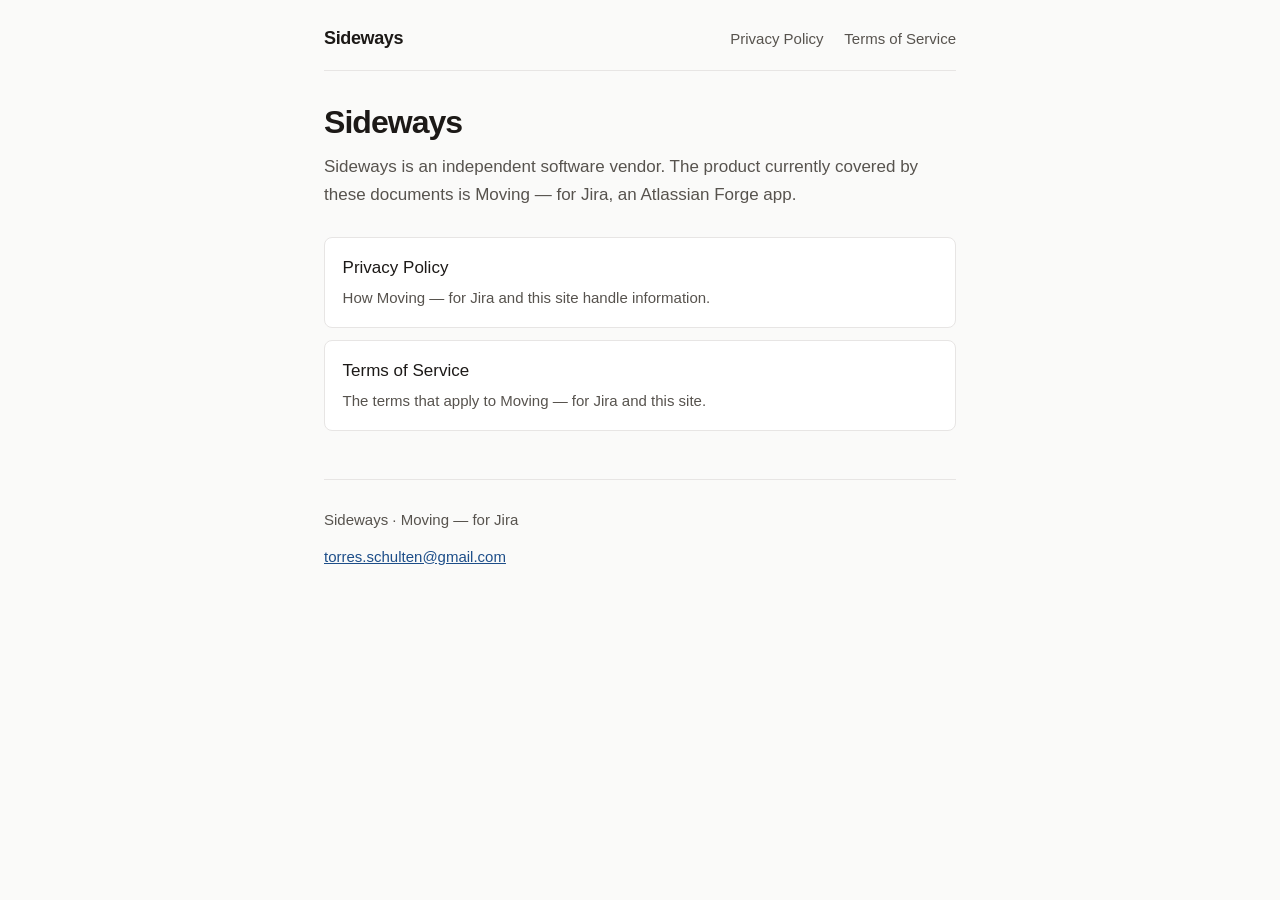
==== index.html @ 3439161f "Add Sideways legal site Co-authored-by: Cursor <cursoragent@cursor.com>" ====
<!DOCTYPE html>
<html lang="en">
<head>
  <meta charset="utf-8">
  <meta name="viewport" content="width=device-width, initial-scale=1">
  <meta name="referrer" content="no-referrer">
  <title>Sideways</title>
  <meta name="description" content="Legal documents for Sideways, the vendor of Moving — for Jira.">
  <link rel="stylesheet" href="styles.css">
</head>
<body>
  <div class="wrap">
    <header class="site-header">
      <a class="brand" href="./">Sideways</a>
      <nav class="nav" aria-label="Legal">
        <a href="privacy/">Privacy Policy</a>
        <a href="terms/">Terms of Service</a>
      </nav>
    </header>

    <main>
      <h1>Sideways</h1>
      <p class="lede">Sideways is an independent software vendor. The product currently covered by these documents is Moving — for Jira, an Atlassian Forge app.</p>
      <ul class="card-list">
        <li>
          <a href="privacy/">
            Privacy Policy
            <span>How Moving — for Jira and this site handle information.</span>
          </a>
        </li>
        <li>
          <a href="terms/">
            Terms of Service
            <span>The terms that apply to Moving — for Jira and this site.</span>
          </a>
        </li>
      </ul>
    </main>

    <footer class="site-footer">
      <p>Sideways · Moving — for Jira</p>
      <p><a href="mailto:torres.schulten@gmail.com">torres.schulten@gmail.com</a></p>
    </footer>
  </div>
</body>
</html>
---- styles.css ----
/* Static site styles. No external fonts, scripts, images, or trackers. */

:root {
  --ink: #1c1917;
  --muted: #57534e;
  --line: #e7e5e4;
  --paper: #fafaf9;
  --card: #ffffff;
  --link: #1d4e89;
  --focus: #1d4e89;
}

@media (prefers-color-scheme: dark) {
  :root {
    --ink: #f5f5f4;
    --muted: #a8a29e;
    --line: #44403c;
    --paper: #1c1917;
    --card: #292524;
    --link: #93c5fd;
    --focus: #93c5fd;
  }
}

* {
  box-sizing: border-box;
}

body {
  margin: 0;
  font-family: -apple-system, BlinkMacSystemFont, "Segoe UI", Helvetica, Arial, sans-serif;
  color: var(--ink);
  background: var(--paper);
  line-height: 1.65;
  font-size: 1.0625rem;
}

.wrap {
  max-width: 42rem;
  margin: 0 auto;
  padding: 1.5rem 1.25rem 3.5rem;
}

.site-header {
  display: flex;
  justify-content: space-between;
  align-items: baseline;
  gap: 1rem;
  flex-wrap: wrap;
  padding-bottom: 1rem;
  border-bottom: 1px solid var(--line);
  margin-bottom: 2rem;
}

.brand {
  color: var(--ink);
  text-decoration: none;
  font-weight: 650;
  letter-spacing: -0.02em;
  font-size: 1.125rem;
}

.nav a {
  color: var(--muted);
  text-decoration: none;
  margin-left: 1rem;
  font-size: 0.9375rem;
}

.nav a:first-child {
  margin-left: 0;
}

.nav a:hover,
.nav a[aria-current="page"] {
  color: var(--ink);
}

h1 {
  font-size: 2rem;
  line-height: 1.2;
  letter-spacing: -0.03em;
  font-weight: 650;
  margin: 0 0 0.75rem;
}

h2 {
  font-size: 1.2rem;
  line-height: 1.35;
  letter-spacing: -0.02em;
  margin: 2rem 0 0.5rem;
}

p,
ul {
  margin: 0.75rem 0;
}

.lede,
.meta {
  color: var(--muted);
}

a {
  color: var(--link);
}

a:focus-visible,
.brand:focus-visible {
  outline: 2px solid var(--focus);
  outline-offset: 3px;
}

.card-list {
  list-style: none;
  padding: 0;
  margin: 1.75rem 0 0;
}

.card-list a {
  display: block;
  padding: 1rem 1.1rem;
  border: 1px solid var(--line);
  border-radius: 0.5rem;
  text-decoration: none;
  color: var(--ink);
  background: var(--card);
  margin-bottom: 0.75rem;
}

.card-list a:hover {
  border-color: var(--muted);
}

.card-list span {
  display: block;
  color: var(--muted);
  font-size: 0.9375rem;
  margin-top: 0.25rem;
}

.site-footer {
  margin-top: 3rem;
  padding-top: 1rem;
  border-top: 1px solid var(--line);
  color: var(--muted);
  font-size: 0.9375rem;
}

code {
  font-family: ui-monospace, SFMono-Regular, Menlo, Consolas, monospace;
  font-size: 0.92em;
}

@media (max-width: 40rem) {
  .wrap {
    padding: 1.25rem 1rem 3rem;
  }

  h1 {
    font-size: 1.7rem;
  }

  .nav a {
    margin-left: 0.75rem;
  }
}
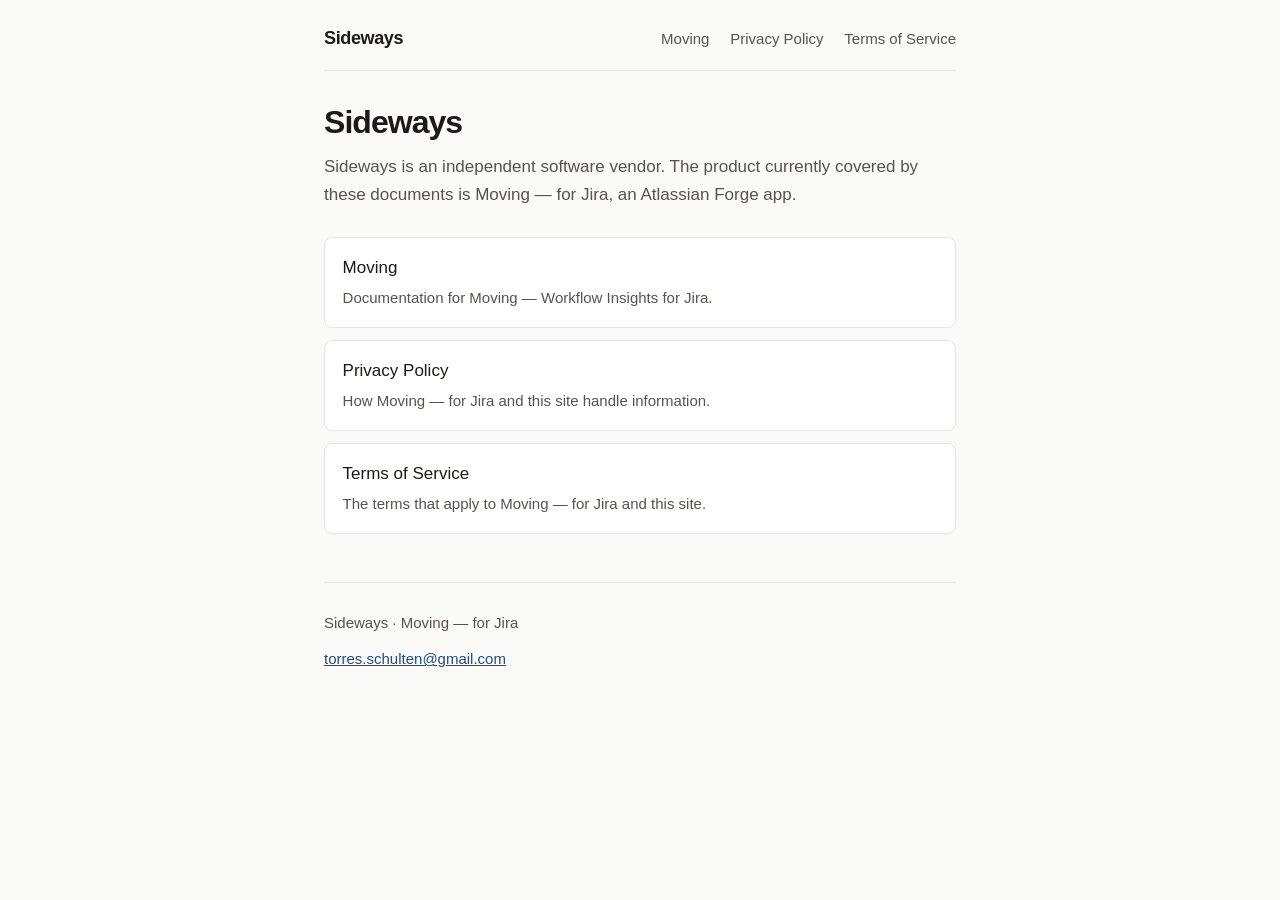
==== commit 7ede992e: "Add the Moving documentation page. Co-authored-by: Cursor <cursoragent@cursor.com>" ====
--- a/index.html
+++ b/index.html
@@ -6,13 +6,16 @@
   <meta name="referrer" content="no-referrer">
   <title>Sideways</title>
   <meta name="description" content="Legal documents for Sideways, the vendor of Moving — for Jira.">
+  <link rel="icon" href="favicon.png" type="image/png" sizes="192x192">
+  <link rel="apple-touch-icon" href="favicon.png">
   <link rel="stylesheet" href="styles.css">
 </head>
 <body>
   <div class="wrap">
     <header class="site-header">
       <a class="brand" href="./">Sideways</a>
-      <nav class="nav" aria-label="Legal">
+      <nav class="nav" aria-label="Site">
+        <a href="moving/">Moving</a>
         <a href="privacy/">Privacy Policy</a>
         <a href="terms/">Terms of Service</a>
       </nav>
@@ -22,6 +25,12 @@
       <h1>Sideways</h1>
       <p class="lede">Sideways is an independent software vendor. The product currently covered by these documents is Moving — for Jira, an Atlassian Forge app.</p>
       <ul class="card-list">
+        <li>
+          <a href="moving/">
+            Moving
+            <span>Documentation for Moving — Workflow Insights for Jira.</span>
+          </a>
+        </li>
         <li>
           <a href="privacy/">
             Privacy Policy
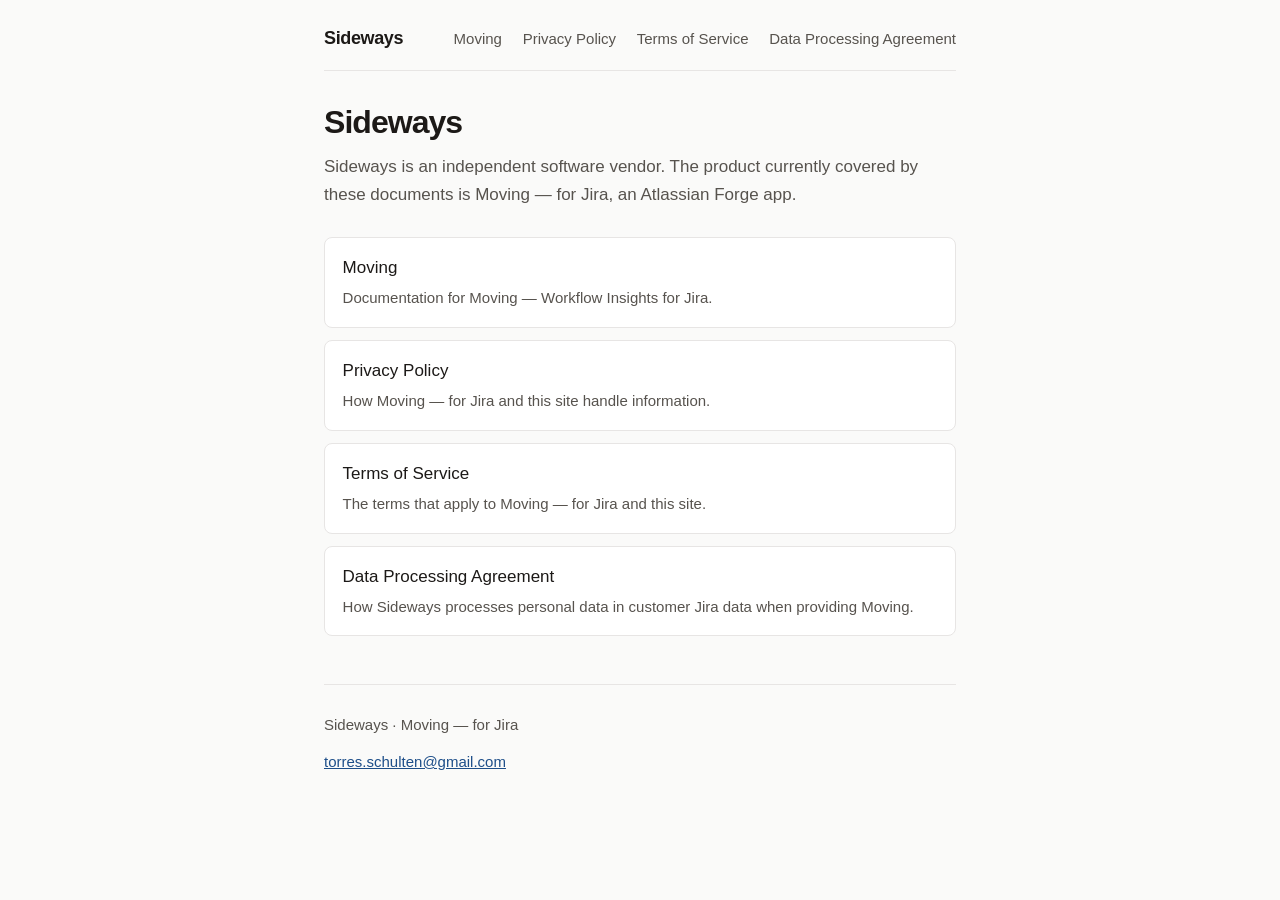
==== commit 17ef5cd6: "Add the Sideways Data Processing Agreement. Co-authored-by: Cursor <cursoragent@cursor.com>" ====
--- a/index.html
+++ b/index.html
@@ -18,6 +18,7 @@
         <a href="moving/">Moving</a>
         <a href="privacy/">Privacy Policy</a>
         <a href="terms/">Terms of Service</a>
+        <a href="dpa/">Data Processing Agreement</a>
       </nav>
     </header>
 
@@ -43,6 +44,12 @@
             <span>The terms that apply to Moving — for Jira and this site.</span>
           </a>
         </li>
+        <li>
+          <a href="dpa/">
+            Data Processing Agreement
+            <span>How Sideways processes personal data in customer Jira data when providing Moving.</span>
+          </a>
+        </li>
       </ul>
     </main>
 
--- a/styles.css
+++ b/styles.css
@@ -65,6 +65,7 @@
   text-decoration: none;
   margin-left: 1rem;
   font-size: 0.9375rem;
+  white-space: nowrap;
 }
 
 .nav a:first-child {
